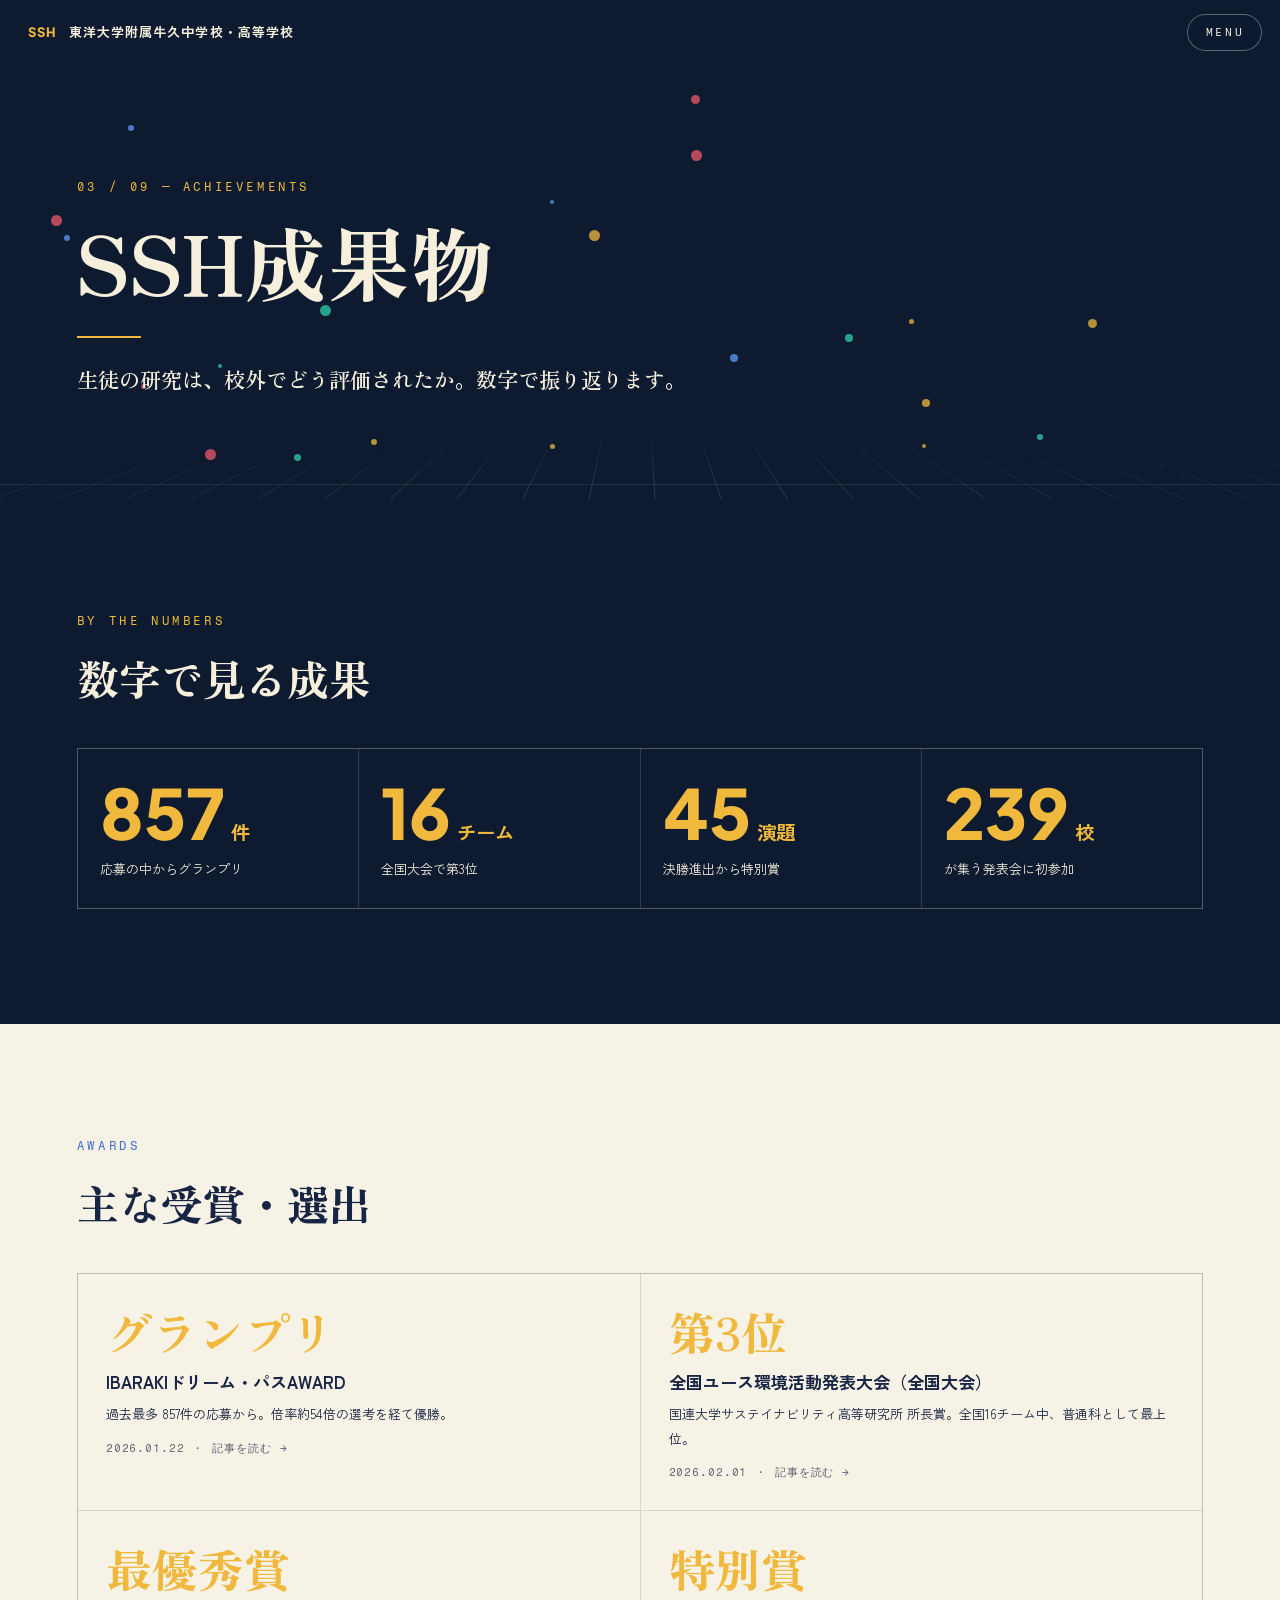
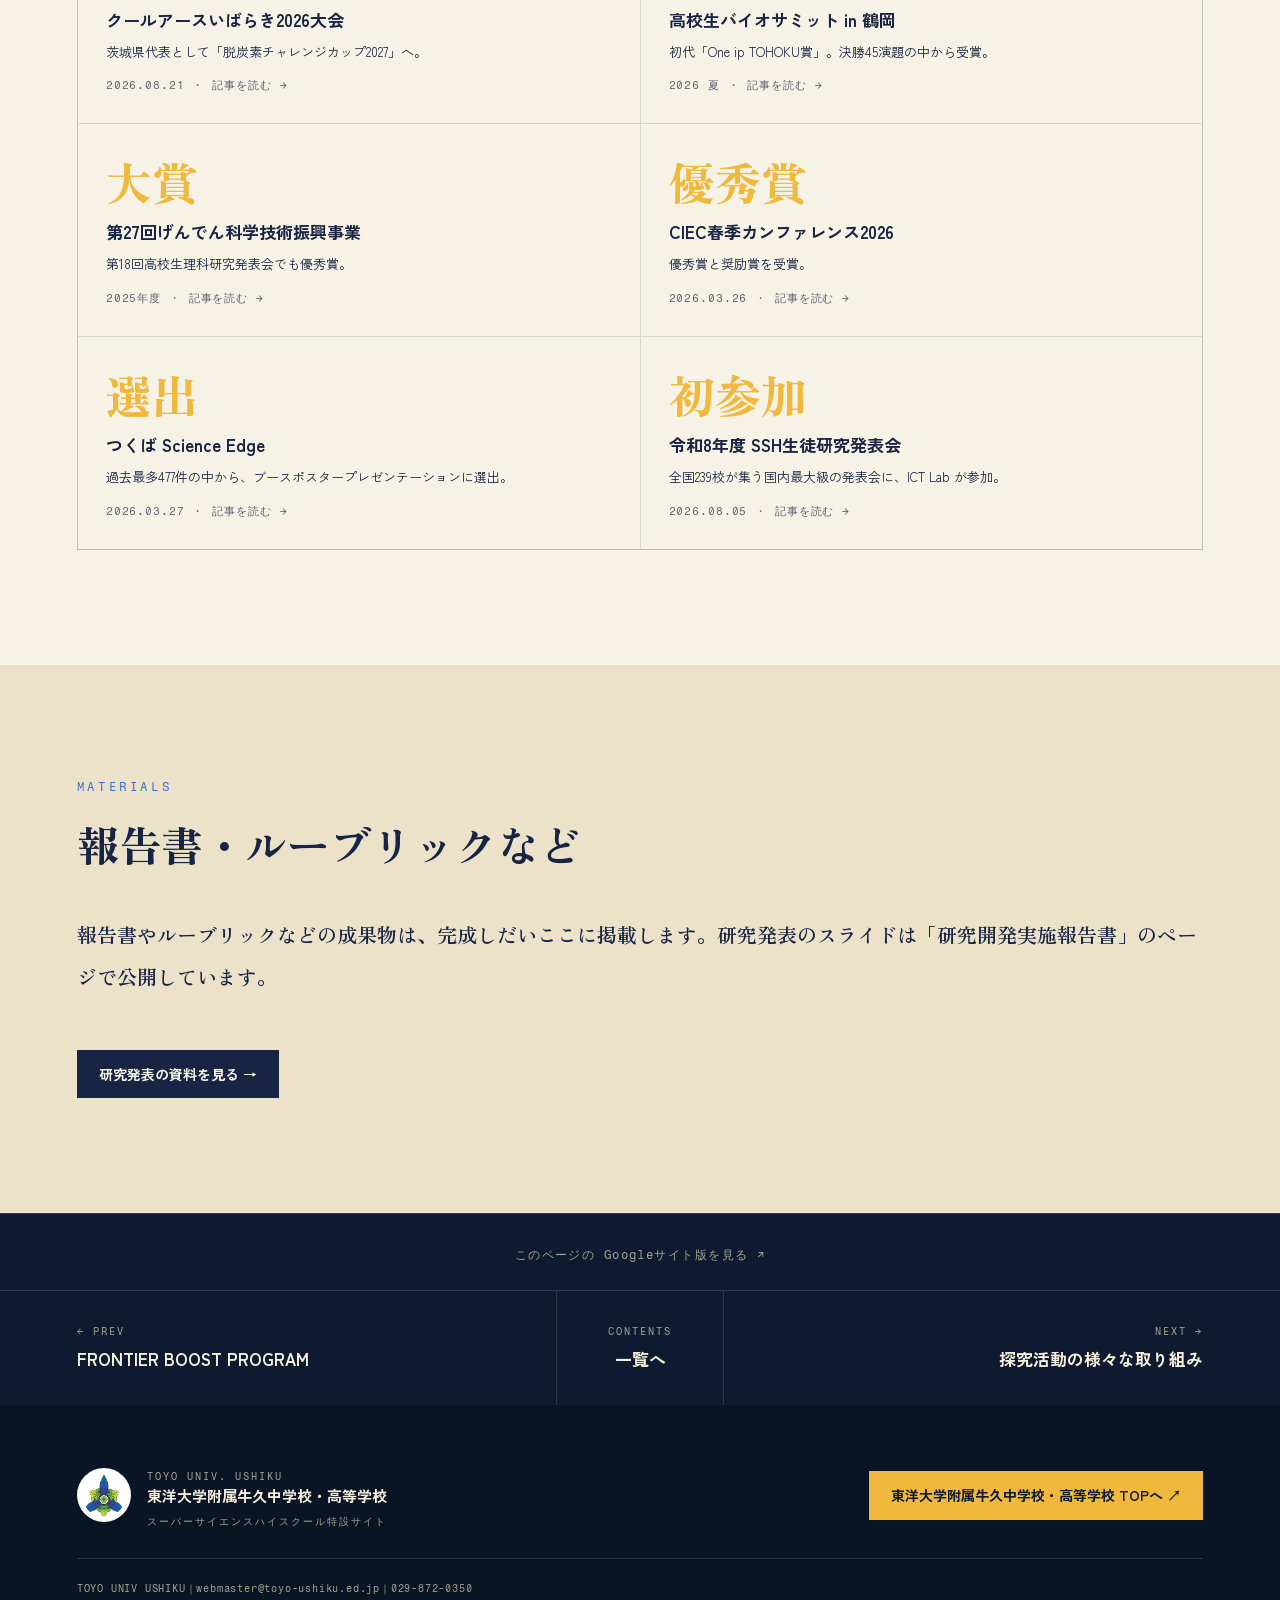
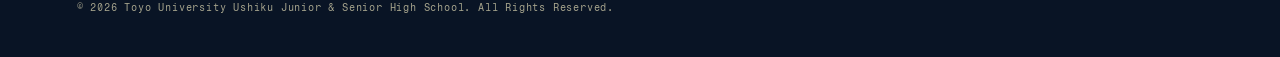
==== achievements.html @ 297f4bfa "トップを3Dの物語版に刷新、下層9ページを追加 - トップ: エンブレム冒頭 → 3つの章(問う/確かめる/伝える) → コンテンツ一覧 - 下層9ページを tools/build.py で生成（本文" ====
<!DOCTYPE html>
<html lang="ja">
<head>
<meta charset="UTF-8">
<meta name="viewport" content="width=device-width, initial-scale=1.0">
<title>SSH成果物｜TOYO USHIKU SSH</title>
<meta name="description" content="生徒の研究は、校外でどう評価されたか。数字で振り返ります。 東洋大学附属牛久中学校・高等学校 SSH特設サイト。">
<link rel="canonical" href="https://n-hatayama-ai.github.io/ssh-toyo-ushiku/achievements.html">
<link rel="icon" type="image/png" sizes="32x32" href="assets/favicon-32.png">
<link rel="apple-touch-icon" sizes="180x180" href="assets/apple-touch-icon.png">
<meta property="og:type" content="article"><meta property="og:locale" content="ja_JP"><meta property="og:site_name" content="TOYO USHIKU SSH">
<meta property="og:title" content="SSH成果物｜TOYO USHIKU SSH"><meta property="og:description" content="生徒の研究は、校外でどう評価されたか。数字で振り返ります。"><meta property="og:url" content="https://n-hatayama-ai.github.io/ssh-toyo-ushiku/achievements.html">
<meta property="og:image" content="https://n-hatayama-ai.github.io/ssh-toyo-ushiku/assets/hero-enryo.jpg"><meta name="twitter:card" content="summary_large_image">
<link rel="preconnect" href="https://fonts.googleapis.com"><link rel="preconnect" href="https://fonts.gstatic.com" crossorigin>
<link href="https://fonts.googleapis.com/css2?family=Zen+Kaku+Gothic+New:wght@300;400;500;700;900&family=Zen+Old+Mincho:wght@400;600;900&family=Plus+Jakarta+Sans:wght@700;800&family=Fragment+Mono&display=swap" rel="stylesheet">
<link rel="stylesheet" href="sub.css">
</head>
<body style="--pc:#f0b93e">
<!-- このファイルは tools/build.py が生成します。直接編集しないでください。 -->
<header class="top"><a class="brand" href="./"><b>SSH</b>東洋大学附属牛久中学校・高等学校</a></header>
<button class="menu-btn" id="menuBtn" type="button" aria-expanded="false" aria-controls="menu">MENU</button>
<nav class="menu" id="menu" aria-label="メニュー"><div class="cols"><div><h3>CONTENTS</h3><ul><li style="--i:0"><a href="inquiry.html">東洋大牛久の目指す探究教育<small>01 — INQUIRY EDUCATION</small></a></li><li style="--i:1"><a href="frontier.html">FRONTIER BOOST PROGRAM<small>02 — FRONTIER BOOST</small></a></li><li style="--i:2"><a href="achievements.html" aria-current=page>SSH成果物<small>03 — ACHIEVEMENTS</small></a></li><li style="--i:3"><a href="activities.html">探究活動の様々な取り組み<small>04 — INQUIRY ACTIVITIES</small></a></li><li style="--i:4"><a href="outreach.html">SSH普及・発信活動<small>05 — OUTREACH</small></a></li><li style="--i:5"><a href="reports.html">研究開発実施報告書<small>06 — RESEARCH REPORTS</small></a></li><li style="--i:6"><a href="committee.html">運営指導委員会<small>07 — STEERING COMMITTEE</small></a></li><li style="--i:7"><a href="visits.html">SSH先進校視察・受け入れ<small>08 — SCHOOL VISITS</small></a></li><li style="--i:8"><a href="logos.html">SSH通信「LOGOS Ushiku」<small>09 — NEWSLETTER</small></a></li></ul></div><div><h3>TOP</h3><ul><li style="--i:2"><a href="./">トップページ<small>HOME</small></a></li><li style="--i:3"><a href="https://www.toyo.ac.jp/ushiku/" target="_blank" rel="noopener">学校公式サイト ↗<small>TOYO USHIKU</small></a></li></ul></div></div></nav>
<div class="hero"><div class="dots" aria-hidden="true"><i style="left:72%;top:80%;--s:8px;--d:5.8s;--c:#f0b93e"></i><i style="left:11%;top:77%;--s:5px;--d:10.1s;--c:#ef5b6b"></i><i style="left:71%;top:64%;--s:5px;--d:11.0s;--c:#f0b93e"></i><i style="left:37%;top:57%;--s:10px;--d:10.8s;--c:#f0b93e"></i><i style="left:10%;top:25%;--s:6px;--d:8.7s;--c:#5b9df0"></i><i style="left:54%;top:30%;--s:11px;--d:6.4s;--c:#ef5b6b"></i><i style="left:23%;top:91%;--s:7px;--d:9.5s;--c:#2fd0a8"></i><i style="left:85%;top:64%;--s:9px;--d:10.0s;--c:#f0b93e"></i><i style="left:17%;top:73%;--s:4px;--d:8.6s;--c:#2fd0a8"></i><i style="left:81%;top:87%;--s:6px;--d:7.0s;--c:#2fd0a8"></i><i style="left:43%;top:40%;--s:4px;--d:8.2s;--c:#5b9df0"></i><i style="left:54%;top:19%;--s:9px;--d:8.3s;--c:#ef5b6b"></i><i style="left:29%;top:88%;--s:6px;--d:6.5s;--c:#f0b93e"></i><i style="left:72%;top:89%;--s:4px;--d:5.5s;--c:#f0b93e"></i><i style="left:16%;top:90%;--s:11px;--d:7.9s;--c:#ef5b6b"></i><i style="left:5%;top:47%;--s:6px;--d:9.4s;--c:#5b9df0"></i><i style="left:43%;top:89%;--s:5px;--d:7.4s;--c:#f0b93e"></i><i style="left:57%;top:71%;--s:8px;--d:9.3s;--c:#5b9df0"></i><i style="left:4%;top:43%;--s:11px;--d:5.7s;--c:#ef5b6b"></i><i style="left:25%;top:61%;--s:11px;--d:8.1s;--c:#2fd0a8"></i><i style="left:46%;top:46%;--s:11px;--d:8.0s;--c:#f0b93e"></i><i style="left:66%;top:67%;--s:8px;--d:9.7s;--c:#2fd0a8"></i></div><div class="in">
  <p class="eyebrow">03 / 09 — ACHIEVEMENTS</p>
  <h1 aria-label="SSH成果物"><span class="w"><span style="--i:0">S</span><span style="--i:1">S</span><span style="--i:2">H</span><span style="--i:3">成</span><span style="--i:4">果</span><span style="--i:5">物</span></span></h1>
  <p class="lead">生徒の研究は、校外でどう評価されたか。数字で振り返ります。</p>
</div></div>
<main><section class="sec navy"><div class="in"><p class="eyebrow rv">BY THE NUMBERS</p><h2 class="rv">数字で見る成果</h2><div class="nums"><div class="num rv"><b>857<small>件</small></b><span>応募の中からグランプリ</span></div><div class="num rv"><b>16<small>チーム</small></b><span>全国大会で第3位</span></div><div class="num rv"><b>45<small>演題</small></b><span>決勝進出から特別賞</span></div><div class="num rv"><b>239<small>校</small></b><span>が集う発表会に初参加</span></div></div></div></section><section class="sec cream"><div class="in"><p class="eyebrow rv">AWARDS</p><h2 class="rv">主な受賞・選出</h2><div class="awards"><a class="award rv" href="activities.html#dreampass"><b>グランプリ</b><h3>IBARAKIドリーム・パスAWARD</h3><p>過去最多 857件の応募から。倍率約54倍の選考を経て優勝。</p><span>2026.01.22 ・ 記事を読む →</span></a><a class="award rv" href="activities.html#youth"><b>第3位</b><h3>全国ユース環境活動発表大会（全国大会）</h3><p>国連大学サステイナビリティ高等研究所 所長賞。全国16チーム中、普通科として最上位。</p><span>2026.02.01 ・ 記事を読む →</span></a><a class="award rv" href="activities.html#coolearth"><b>最優秀賞</b><h3>クールアースいばらき2026大会</h3><p>茨城県代表として「脱炭素チャレンジカップ2027」へ。</p><span>2026.08.21 ・ 記事を読む →</span></a><a class="award rv" href="activities.html#biosummit"><b>特別賞</b><h3>高校生バイオサミット in 鶴岡</h3><p>初代「One ip TOHOKU賞」。決勝45演題の中から受賞。</p><span>2026 夏 ・ 記事を読む →</span></a><a class="award rv" href="activities.html#genden"><b>大賞</b><h3>第27回げんでん科学技術振興事業</h3><p>第18回高校生理科研究発表会でも優秀賞。</p><span>2025年度 ・ 記事を読む →</span></a><a class="award rv" href="activities.html#ciec"><b>優秀賞</b><h3>CIEC春季カンファレンス2026</h3><p>優秀賞と奨励賞を受賞。</p><span>2026.03.26 ・ 記事を読む →</span></a><a class="award rv" href="activities.html#scienceedge"><b>選出</b><h3>つくば Science Edge</h3><p>過去最多477件の中から、ブースポスタープレゼンテーションに選出。</p><span>2026.03.27 ・ 記事を読む →</span></a><a class="award rv" href="activities.html#sshconf"><b>初参加</b><h3>令和8年度 SSH生徒研究発表会</h3><p>全国239校が集う国内最大級の発表会に、ICT Lab が参加。</p><span>2026.08.05 ・ 記事を読む →</span></a></div></div></section><section class="sec soft"><div class="in"><p class="eyebrow rv">MATERIALS</p><h2 class="rv">報告書・ルーブリックなど</h2><p class="lede rv">報告書やルーブリックなどの成果物は、完成しだいここに掲載します。研究発表のスライドは「研究開発実施報告書」のページで公開しています。</p><p class="rv"><a class="btn" href="reports.html">研究発表の資料を見る →</a></p></div></section></main>
<p class="gs"><a href="https://sites.google.com/toyo.jp/test2026ssh/ssh%E6%88%90%E6%9E%9C%E7%89%A9" target="_blank" rel="noopener">このページの Googleサイト版を見る ↗</a></p>
<nav class="pager" aria-label="前後のページ"><a href="frontier.html"><small>← PREV</small>FRONTIER BOOST PROGRAM</a><a href="./#entrance"><small>CONTENTS</small>一覧へ</a><a href="activities.html"><small>NEXT →</small>探究活動の様々な取り組み</a></nav>
<footer class="foot"><div class="in">
  <div class="id"><img src="assets/school-crest.png" alt="東洋大学附属牛久中学校・高等学校 校章"><div><span>TOYO UNIV. USHIKU</span><b>東洋大学附属牛久中学校・高等学校</b><span>スーパーサイエンスハイスクール特設サイト</span></div></div>
  <a class="topl" href="https://www.toyo.ac.jp/ushiku/" target="_blank" rel="noopener">東洋大学附属牛久中学校・高等学校 TOPへ ↗</a>
  <small>TOYO UNIV USHIKU｜webmaster@toyo-ushiku.ed.jp｜029-872-0350<br>© 2026 Toyo University Ushiku Junior &amp; Senior High School. All Rights Reserved.</small>
</div></footer>
<script src="sub.js"></script>
</body>
</html>
---- sub.css ----
/* 下層ページ共通。配色・書体は本番サイト（style.css）の変数と同じ値 */
:root {
  --bg: #f7f2e6; --bg-soft: #ece1c9; --fg: #172443; --muted: #5c6270; --line: rgba(23,36,67,.14);
  --accent: #3f6fd1; --dark: #0d1a30; --dark-fg: #f6efdc; --dark-muted: #a6a48d;
  --vivid-gold: #f0b93e; --vivid-coral: #ef5b6b; --vivid-teal: #2fd0a8; --vivid-blue: #5b9df0;
  --font-jp: 'Zen Kaku Gothic New', 'Hiragino Sans', sans-serif; --font-latin: 'Plus Jakarta Sans', sans-serif;
  --font-mono: 'Fragment Mono', monospace; --font-mincho: 'Zen Old Mincho', 'Hiragino Mincho ProN', serif;
  --ease: cubic-bezier(.16,.84,.24,1); --pc: var(--vivid-gold);
}
* { box-sizing: border-box; margin: 0; }
html { background: var(--dark); scroll-behavior: smooth; }
body { color: var(--fg); font-family: var(--font-jp); background: var(--bg); }
img { max-width: 100%; display: block; }
.in { max-width: 1160px; margin: 0 auto; }

.top { position: absolute; top: 0; left: 0; z-index: 5; padding: 22px 28px; }
.brand { display: flex; align-items: center; gap: 12px; font-weight: 700; font-size: 13px; letter-spacing: .08em; color: var(--dark-fg); text-decoration: none; }
.brand b { font-family: var(--font-latin); font-weight: 800; color: var(--vivid-gold); }
@media (max-width: 760px) { .top { padding: 22px 18px; } .brand { font-size: 11px; letter-spacing: .02em; gap: 8px; } }

.menu-btn { position: fixed; top: 14px; right: 18px; z-index: 21; font: 400 11px var(--font-mono); letter-spacing: .26em; padding: 11px 16px 11px 18px; border: 1px solid rgba(246,239,220,.35); border-radius: 99px; background: rgba(13,26,48,.82); color: var(--dark-fg); cursor: pointer; backdrop-filter: blur(6px); -webkit-backdrop-filter: blur(6px); }
.menu-btn:hover, .menu-btn:focus-visible { background: var(--vivid-gold); color: var(--dark); outline: none; }
.menu { position: fixed; inset: 0; z-index: 20; background: rgba(13,26,48,.97); color: var(--dark-fg); padding: 84px 6vw 40px; overflow: auto; visibility: hidden; opacity: 0; transition: opacity .35s, visibility .35s; }
.menu.open { visibility: visible; opacity: 1; }
.menu .cols { display: grid; grid-template-columns: 1.4fr 1fr; gap: 6vw; max-width: 1100px; margin: 0 auto; }
@media (max-width: 760px) { .menu .cols { grid-template-columns: 1fr; gap: 36px; } }
.menu h3 { font: 400 11px var(--font-mono); letter-spacing: .3em; color: var(--vivid-gold); margin-bottom: 14px; }
.menu ul { list-style: none; padding: 0; }
.menu li { border-bottom: 1px solid rgba(246,239,220,.14); transform: translateY(14px); opacity: 0; transition: transform .5s var(--ease), opacity .5s; transition-delay: calc(var(--i) * 30ms); }
.menu.open li { transform: none; opacity: 1; }
.menu li a { display: flex; justify-content: space-between; gap: 12px; padding: 13px 2px; color: var(--dark-fg); text-decoration: none; font-weight: 700; font-size: clamp(15px, 1.6vw, 19px); }
.menu li a:hover, .menu li a:focus-visible, .menu li a[aria-current] { color: var(--vivid-gold); outline: none; }
.menu li a small { font: 400 10px var(--font-mono); letter-spacing: .14em; color: var(--dark-muted); align-self: center; white-space: nowrap; }

/* ページ冒頭 */
.hero { position: relative; overflow: hidden; background: var(--dark); color: var(--dark-fg); padding: clamp(130px, 20vh, 210px) 6vw clamp(64px, 11vh, 120px); }
.hero::after { content: ''; position: absolute; left: -50%; right: -50%; bottom: -4%; height: 62%; background-image: linear-gradient(rgba(246,239,220,.16) 1px, transparent 1px), linear-gradient(90deg, rgba(246,239,220,.16) 1px, transparent 1px); background-size: 72px 72px; transform: perspective(520px) rotateX(64deg); transform-origin: 50% 100%; -webkit-mask-image: linear-gradient(transparent, #000 75%); mask-image: linear-gradient(transparent, #000 75%); animation: floor 7s linear infinite; pointer-events: none; }
@keyframes floor { to { background-position: 0 72px; } }
.hero .in { position: relative; z-index: 1; }
.dots i { position: absolute; width: var(--s); height: var(--s); border-radius: 50%; background: var(--c); opacity: .75; filter: blur(.5px); animation: drift var(--d) ease-in-out infinite alternate; }
@keyframes drift { to { transform: translate(18px, -26px); opacity: .35; } }
.eyebrow { font-family: var(--font-mono); font-size: 12px; letter-spacing: .3em; color: var(--accent); margin-bottom: 18px; }
.hero .eyebrow { color: var(--pc); }
.hero h1 { font-family: var(--font-mincho); font-weight: 900; font-size: clamp(34px, 6.4vw, 92px); line-height: 1.2; letter-spacing: .01em; }
.hero h1 .w { display: inline-block; white-space: nowrap; }
.hero h1 .w span { display: inline-block; opacity: 0; transform: translateY(.5em) rotateX(-70deg); transform-origin: 50% 100%; animation: rise .9s var(--ease) forwards; animation-delay: calc(var(--i) * 38ms + .15s); }
@keyframes rise { to { opacity: 1; transform: none; } }
.hero .lead { margin-top: 26px; max-width: 38em; font-family: var(--font-mincho); font-weight: 600; font-size: clamp(15px, 1.7vw, 21px); line-height: 1.9; opacity: 0; animation: fade 1.1s .8s forwards; }
.hero .lead::before { content: ''; display: block; width: 64px; height: 2px; background: var(--pc); margin-bottom: 22px; }
@keyframes fade { to { opacity: 1; } }

/* 本文 */
.sec { padding: clamp(64px, 9vw, 120px) 6vw; }
.sec.cream { background: var(--bg); } .sec.soft { background: var(--bg-soft); } .sec.navy { background: var(--dark); color: var(--dark-fg); }
.sec.navy .eyebrow { color: var(--vivid-gold); }
.sec h2 { font-family: var(--font-mincho); font-weight: 900; font-size: clamp(24px, 3.4vw, 42px); line-height: 1.5; margin-bottom: clamp(24px, 3vw, 40px); }
.prose p, .lede { font-size: clamp(14px, 1.15vw, 16px); line-height: 2.1; margin-bottom: 1.2em; }
.lede { font-family: var(--font-mincho); font-weight: 600; font-size: clamp(16px, 1.6vw, 20px); }
.narrow { max-width: 46em; }
.prose a, .card a { color: inherit; word-break: break-all; }
.two { display: grid; grid-template-columns: 1.1fr .9fr; gap: clamp(28px, 5vw, 72px); align-items: start; }
.two.rev { grid-template-columns: .9fr 1.1fr; }
@media (max-width: 860px) { .two, .two.rev { grid-template-columns: 1fr; } }
.stack { display: grid; gap: 22px; }
figure img { width: 100%; border: 8px solid #fff; box-shadow: 18px 20px 0 rgba(23,36,67,.09); }
figure.plain img, figure.tri img { box-shadow: none; }
figure.tall img { max-width: 420px; margin: 0 auto; }
.tri { background: #fff; padding: clamp(10px, 2vw, 22px); } .tri img { border: 0; }
figcaption { font: 400 11px var(--font-mono); letter-spacing: .08em; color: var(--muted); margin-top: 10px; }
.btn { display: inline-block; margin-top: 28px; font-weight: 700; font-size: 14px; padding: 14px 22px; background: var(--fg); color: var(--bg); text-decoration: none; transition: background .3s, color .3s; }
.btn:hover, .btn:focus-visible { background: var(--vivid-gold); color: var(--dark); outline: none; }

.pillars { display: grid; grid-template-columns: repeat(3, 1fr); gap: 20px; }
@media (max-width: 860px) { .pillars { grid-template-columns: 1fr; } }
.pillar { background: var(--bg); padding: 32px 28px; border-top: 4px solid var(--c); }
.pillar b { font: 800 44px var(--font-latin); color: transparent; -webkit-text-stroke: 1.5px var(--c); line-height: 1; }
.pillar h3 { font-family: var(--font-mincho); font-weight: 900; font-size: 24px; margin: 14px 0 12px; }
.pillar p { font-size: 14px; line-height: 2; }

.nums { display: grid; grid-template-columns: repeat(4, 1fr); gap: 1px; background: var(--line); border: 1px solid var(--line); margin-top: 40px; }
.navy .nums { background: rgba(246,239,220,.16); border-color: rgba(246,239,220,.16); margin-top: 0; }
@media (max-width: 760px) { .nums { grid-template-columns: repeat(2, 1fr); } }
.num { background: var(--bg); padding: 28px 22px; } .navy .num { background: var(--dark); }
.num b { display: block; font: 800 clamp(40px, 5.4vw, 76px) var(--font-latin); line-height: 1; color: var(--pc); }
.num b small { font: 700 .28em var(--font-jp); margin-left: 6px; color: inherit; }
.num span { display: block; margin-top: 12px; font-size: 13px; line-height: 1.7; }

.journey { list-style: none; padding: 0; border-top: 1px solid var(--line); margin-top: 20px; }
.journey li { display: flex; gap: 18px; align-items: baseline; padding: 12px 2px; border-bottom: 1px solid var(--line); font-weight: 700; font-size: 15px; }
.journey b { font: 400 11px var(--font-mono); color: var(--accent); letter-spacing: .1em; }

/* 記事カード */
.cards { display: grid; grid-template-columns: repeat(3, 1fr); gap: 22px; align-items: start; }
@media (max-width: 980px) { .cards { grid-template-columns: repeat(2, 1fr); } } @media (max-width: 640px) { .cards { grid-template-columns: 1fr; } }
.card { background: #fffdf7; color: var(--fg); border: 1px solid var(--line); scroll-margin-top: 80px; transition: transform .5s var(--ease), box-shadow .5s, opacity 1s; }
.card:hover { transform: translateY(-4px); box-shadow: 0 18px 40px rgba(23,36,67,.14); }
.card:target { outline: 3px solid var(--vivid-gold); outline-offset: 3px; }
.card > img, .noimg { width: 100%; aspect-ratio: 16 / 10; object-fit: cover; }
.noimg { aspect-ratio: 16 / 4; }
.noimg { display: flex; align-items: flex-end; padding: 16px 18px; background: var(--c, var(--fg)); position: relative; overflow: hidden; }
.noimg::before { content: ''; position: absolute; inset: 0; background-image: linear-gradient(rgba(255,255,255,.18) 1px, transparent 1px), linear-gradient(90deg, rgba(255,255,255,.18) 1px, transparent 1px); background-size: 28px 28px; }
.noimg span { position: relative; font: 800 22px var(--font-mincho); color: #fff; }
.c-award { --c: #c9921b; } .c-lecture { --c: #3f6fd1; } .c-field { --c: #1fa583; } .c-global { --c: #5b9df0; } .c-lab { --c: #7a5ad1; } .c-media { --c: #d94a5a; } .c-visit { --c: #172443; }
.cb { padding: 20px 20px 22px; }
.meta { display: flex; gap: 10px; align-items: center; font: 400 11px var(--font-mono); letter-spacing: .08em; color: var(--muted); margin-bottom: 10px; }
.tag { color: #fff; background: var(--c); padding: 3px 8px; font: 700 10px var(--font-jp); letter-spacing: .06em; }
.card h3 { font-size: 16px; line-height: 1.6; margin-bottom: 10px; }
.summ { font-size: 13px; line-height: 1.9; color: var(--muted); }
.card details { margin-top: 12px; } .card summary, .more { font-weight: 700; font-size: 12px; letter-spacing: .06em; cursor: pointer; color: var(--accent); }
.more { display: inline-block; margin-top: 12px; text-decoration: none; }
.card details[open] summary { margin-bottom: 10px; } .card details[open] ~ *, .card:has(details[open]) .summ { display: none; }
.card details p { font-size: 13px; line-height: 2; margin-bottom: .9em; }
.card.hide { display: none; }
.filter { display: flex; flex-wrap: wrap; gap: 8px; margin-bottom: 30px; }
.filter button { font: 700 13px var(--font-jp); padding: 10px 16px; border: 1px solid var(--line); border-radius: 99px; background: none; color: var(--fg); cursor: pointer; }
.filter button i { font: 400 10px var(--font-mono); font-style: normal; opacity: .6; margin-left: 4px; }
.filter button[aria-pressed="true"] { background: var(--fg); color: var(--bg); }

.awards { display: grid; grid-template-columns: repeat(2, 1fr); gap: 1px; background: var(--line); border: 1px solid var(--line); }
@media (max-width: 760px) { .awards { grid-template-columns: 1fr; } }
.award { background: var(--bg); padding: 30px 28px; color: var(--fg); text-decoration: none; transition: background .3s, color .3s; }
.award:hover, .award:focus-visible { background: var(--fg); color: var(--bg); outline: none; }
.award b { font: 900 clamp(30px, 3.6vw, 46px) var(--font-mincho); color: var(--pc); line-height: 1.2; }
.award h3 { font-size: 17px; margin: 10px 0 8px; } .award p { font-size: 13px; line-height: 1.9; }
.award span { display: block; margin-top: 14px; font: 400 11px var(--font-mono); letter-spacing: .08em; opacity: .7; }

.pdfs { display: grid; gap: 12px; max-width: 760px; }
.pdf { display: flex; align-items: center; gap: 18px; padding: 20px 22px; background: #fffdf7; border: 1px solid var(--line); color: var(--fg); text-decoration: none; transition: transform .4s var(--ease), background .3s, color .3s, opacity 1s; }
.pdf:hover, .pdf:focus-visible { background: var(--fg); color: var(--bg); transform: translateX(6px); outline: none; }
.pdf b { font: 400 11px var(--font-mono); letter-spacing: .14em; padding: 6px 8px; border: 1px solid currentColor; }
.pdf span { flex: 1; font-weight: 700; font-size: 15px; } .pdf small { display: block; font-weight: 400; font-size: 12px; opacity: .7; margin-top: 2px; } .pdf i { font-style: normal; }
.notice { max-width: 760px; padding: 30px 30px; border-left: 4px solid var(--pc); background: #fffdf7; }
.notice b { font-family: var(--font-mincho); font-size: 22px; } .notice p { margin-top: 12px; font-size: 14px; line-height: 2; }

.members { width: 100%; max-width: 860px; border-collapse: collapse; }
.members th, .members td { text-align: left; padding: 18px 8px; border-bottom: 1px solid var(--line); font-size: 15px; vertical-align: baseline; }
.members th { font-family: var(--font-mincho); font-weight: 900; font-size: 19px; white-space: nowrap; padding-right: 28px; }
@media (max-width: 640px) { .members th, .members td { display: block; padding: 4px 0; border: 0; } .members tr { display: block; padding: 14px 0; border-bottom: 1px solid var(--line); } }
.tl { list-style: none; padding: 0 0 0 22px; border-left: 2px solid var(--line); display: grid; gap: 26px; }
.tl li { position: relative; display: grid; gap: 4px; }
.tl li::before { content: ''; position: absolute; left: -29px; top: 6px; width: 12px; height: 12px; border-radius: 50%; background: var(--fg); }
.tl li.in::before { background: var(--vivid-coral); }
.tl time { font: 400 12px var(--font-mono); letter-spacing: .1em; color: var(--muted); } .tl b { font-size: 17px; } .tl span { font-size: 12px; color: var(--muted); }

.issues { display: grid; grid-template-columns: repeat(3, 1fr); gap: 18px; }
@media (max-width: 760px) { .issues { grid-template-columns: repeat(2, 1fr); } }
.issue { display: flex; flex-direction: column; background: var(--bg); color: var(--fg); text-decoration: none; border-top: 6px solid var(--pc); transition: transform .5s var(--ease), opacity 1s; }
.issue:hover, .issue:focus-visible { transform: translateY(-6px) rotate(-1deg); outline: none; }
.issue img { width: 100%; aspect-ratio: 1 / 1; object-fit: cover; object-position: top; border-bottom: 1px solid var(--line); }
.issue div { padding: 18px 20px 22px; display: flex; flex-direction: column; flex: 1; }
.issue small { font: 400 10px var(--font-mono); letter-spacing: .2em; color: var(--muted); }
.issue b { font: 900 clamp(17px, 1.7vw, 21px) var(--font-mincho); line-height: 1.5; margin-top: 8px; }
.issue span { font-size: 13px; line-height: 1.8; margin-top: 8px; flex: 1; color: var(--muted); }
.issue i { font: 700 12px var(--font-jp); font-style: normal; color: var(--accent); margin-top: 14px; }
.viewer { max-width: 900px; aspect-ratio: 3 / 4; max-height: 90vh; background: #fff; border: 8px solid #fff; box-shadow: 18px 20px 0 rgba(23,36,67,.09); }
.viewer iframe { width: 100%; height: 100%; border: 0; }

.gs { background: var(--dark); text-align: center; padding: 26px 6vw; border-top: 1px solid rgba(246,239,220,.14); }
.gs a { font: 400 12px var(--font-mono); letter-spacing: .12em; color: var(--dark-muted); text-decoration: none; }
.gs a:hover, .gs a:focus-visible { color: var(--vivid-gold); outline: none; }
.pager { display: grid; grid-template-columns: 1fr auto 1fr; background: var(--dark); border-top: 1px solid rgba(246,239,220,.14); }
.pager a { padding: 34px 6vw; color: var(--dark-fg); text-decoration: none; font-weight: 700; font-size: clamp(13px, 1.4vw, 17px); transition: background .3s, color .3s; }
.pager a:last-child { text-align: right; } .pager a:nth-child(2) { text-align: center; border-inline: 1px solid rgba(246,239,220,.14); padding-inline: 4vw; }
.pager a small { display: block; font: 400 10px var(--font-mono); letter-spacing: .2em; color: var(--dark-muted); margin-bottom: 8px; }
.pager a:hover, .pager a:focus-visible { background: var(--vivid-gold); color: var(--dark); outline: none; } .pager a:hover small { color: var(--dark); }
@media (max-width: 640px) { .pager { grid-template-columns: 1fr 1fr; } .pager a:nth-child(2) { display: none; } }

.foot { background: #091425; color: var(--dark-fg); padding: 56px 6vw 40px; }
.foot .in { display: flex; flex-wrap: wrap; gap: 28px; align-items: center; justify-content: space-between; }
.foot .id { display: flex; gap: 16px; align-items: center; } .foot .id img { width: 54px; height: 54px; object-fit: contain; background: #fff; border-radius: 50%; padding: 5px; }
.foot .id b { display: block; font-size: 15px; } .foot .id span { font: 400 10px var(--font-mono); letter-spacing: .2em; color: var(--dark-muted); }
.foot a.topl { font-weight: 700; font-size: 14px; color: var(--dark); background: var(--vivid-gold); padding: 14px 22px; text-decoration: none; }
.foot small { display: block; width: 100%; font: 400 10px var(--font-mono); letter-spacing: .08em; color: var(--dark-muted); line-height: 1.9; border-top: 1px solid rgba(246,239,220,.14); padding-top: 20px; }

.rv { opacity: 0; transform: translateY(26px); transition: transform .9s var(--ease), opacity .9s; }
.rv.in-view { opacity: 1; transform: none; }
@media (prefers-reduced-motion: reduce) { .rv, .hero h1 span, .hero .lead { opacity: 1; transform: none; transition: none; animation: none; } .hero::after, .dots i { animation: none; } html { scroll-behavior: auto; } }
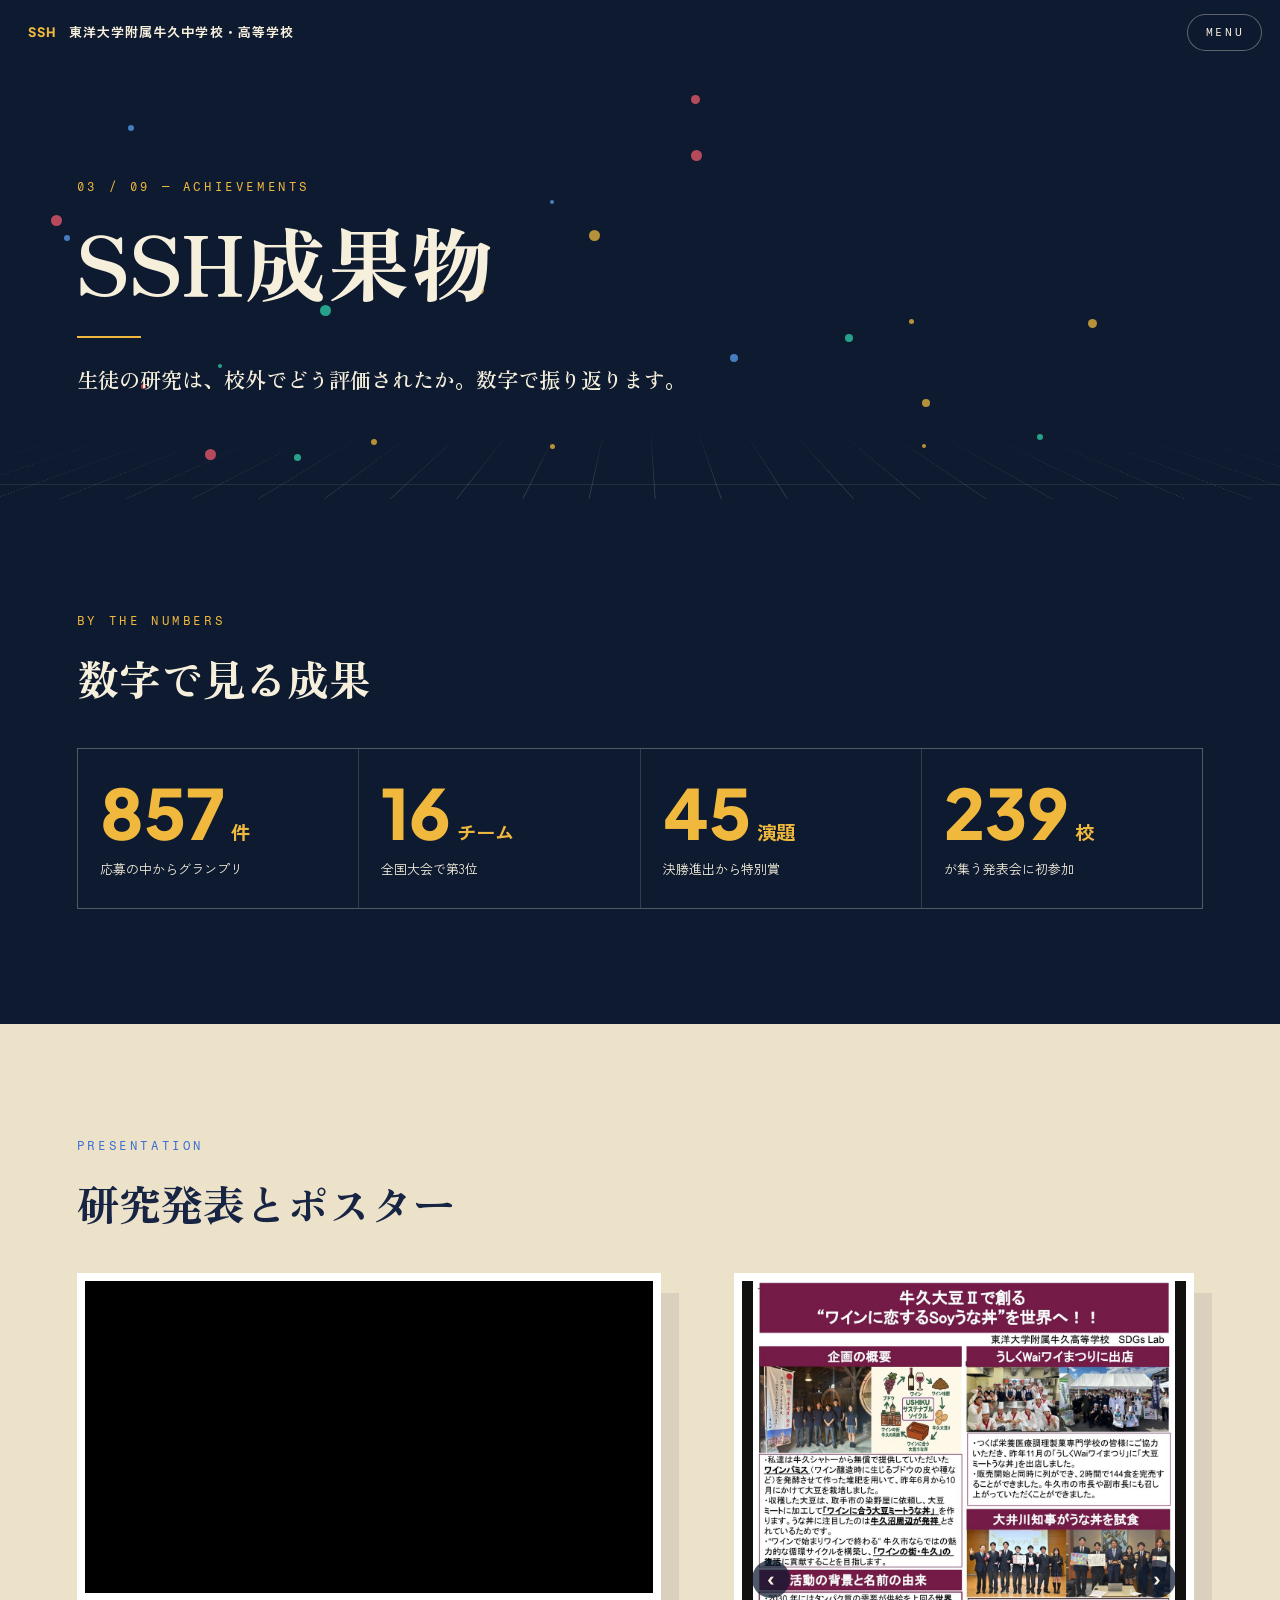
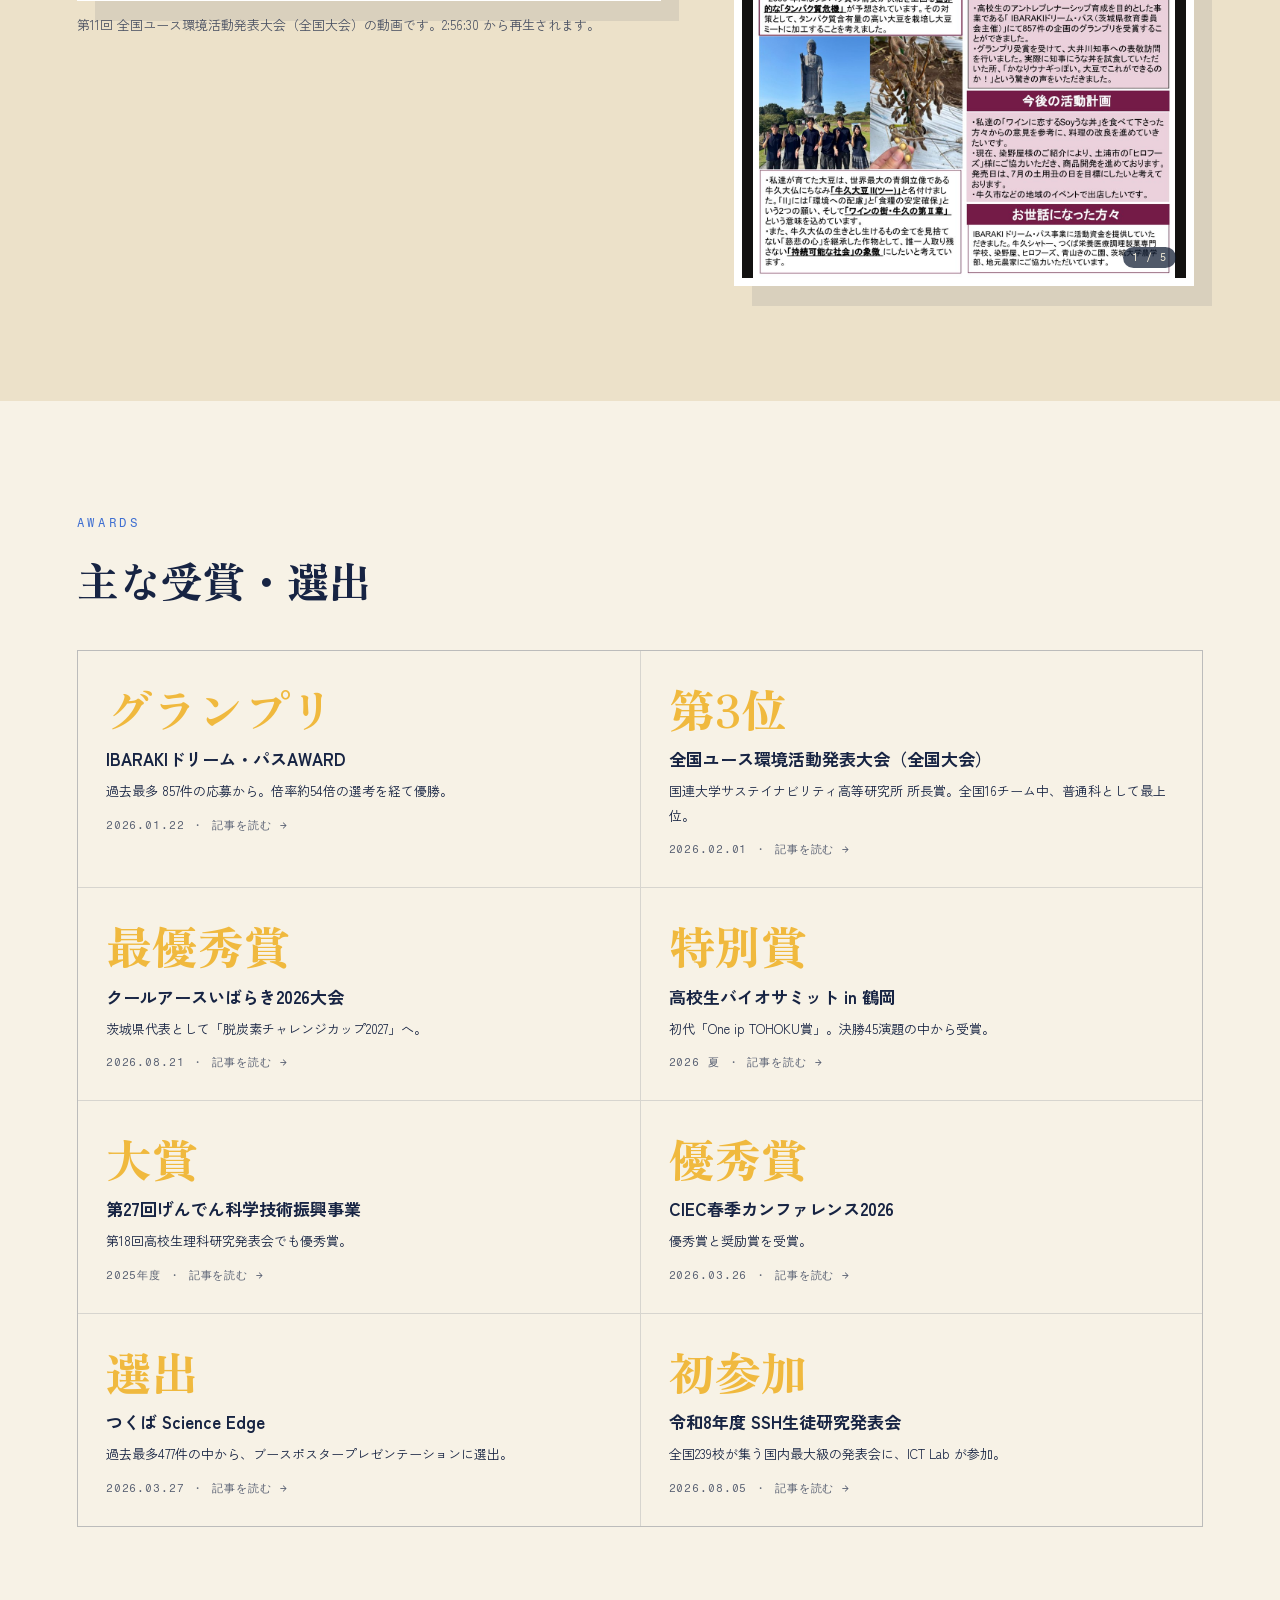
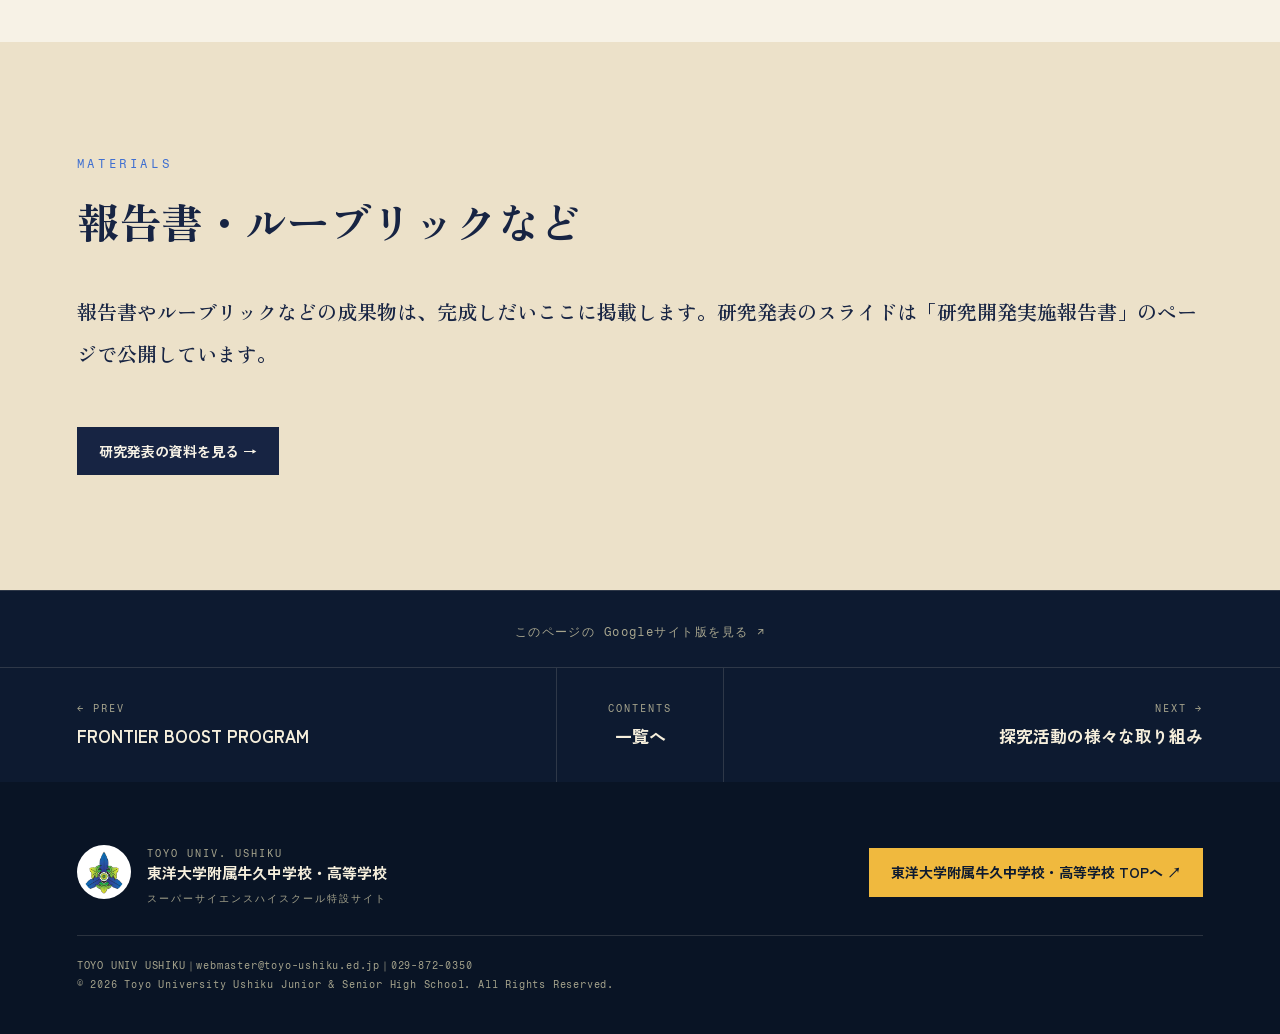
==== commit c69dfa15: "Googleサイトの11/14更新を反映（文言修正・写真・成果物ページの動画） - 取り込み直し: Yahoo!JAPAN表記、茨城放送記事を過去形に、LOGOS Ushiku No.5 表記 - 写" ====
--- a/achievements.html
+++ b/achievements.html
@@ -25,7 +25,7 @@
   <h1 aria-label="SSH成果物"><span class="w"><span style="--i:0">S</span><span style="--i:1">S</span><span style="--i:2">H</span><span style="--i:3">成</span><span style="--i:4">果</span><span style="--i:5">物</span></span></h1>
   <p class="lead">生徒の研究は、校外でどう評価されたか。数字で振り返ります。</p>
 </div></div>
-<main><section class="sec navy"><div class="in"><p class="eyebrow rv">BY THE NUMBERS</p><h2 class="rv">数字で見る成果</h2><div class="nums"><div class="num rv"><b>857<small>件</small></b><span>応募の中からグランプリ</span></div><div class="num rv"><b>16<small>チーム</small></b><span>全国大会で第3位</span></div><div class="num rv"><b>45<small>演題</small></b><span>決勝進出から特別賞</span></div><div class="num rv"><b>239<small>校</small></b><span>が集う発表会に初参加</span></div></div></div></section><section class="sec cream"><div class="in"><p class="eyebrow rv">AWARDS</p><h2 class="rv">主な受賞・選出</h2><div class="awards"><a class="award rv" href="activities.html#dreampass"><b>グランプリ</b><h3>IBARAKIドリーム・パスAWARD</h3><p>過去最多 857件の応募から。倍率約54倍の選考を経て優勝。</p><span>2026.01.22 ・ 記事を読む →</span></a><a class="award rv" href="activities.html#youth"><b>第3位</b><h3>全国ユース環境活動発表大会（全国大会）</h3><p>国連大学サステイナビリティ高等研究所 所長賞。全国16チーム中、普通科として最上位。</p><span>2026.02.01 ・ 記事を読む →</span></a><a class="award rv" href="activities.html#coolearth"><b>最優秀賞</b><h3>クールアースいばらき2026大会</h3><p>茨城県代表として「脱炭素チャレンジカップ2027」へ。</p><span>2026.08.21 ・ 記事を読む →</span></a><a class="award rv" href="activities.html#biosummit"><b>特別賞</b><h3>高校生バイオサミット in 鶴岡</h3><p>初代「One ip TOHOKU賞」。決勝45演題の中から受賞。</p><span>2026 夏 ・ 記事を読む →</span></a><a class="award rv" href="activities.html#genden"><b>大賞</b><h3>第27回げんでん科学技術振興事業</h3><p>第18回高校生理科研究発表会でも優秀賞。</p><span>2025年度 ・ 記事を読む →</span></a><a class="award rv" href="activities.html#ciec"><b>優秀賞</b><h3>CIEC春季カンファレンス2026</h3><p>優秀賞と奨励賞を受賞。</p><span>2026.03.26 ・ 記事を読む →</span></a><a class="award rv" href="activities.html#scienceedge"><b>選出</b><h3>つくば Science Edge</h3><p>過去最多477件の中から、ブースポスタープレゼンテーションに選出。</p><span>2026.03.27 ・ 記事を読む →</span></a><a class="award rv" href="activities.html#sshconf"><b>初参加</b><h3>令和8年度 SSH生徒研究発表会</h3><p>全国239校が集う国内最大級の発表会に、ICT Lab が参加。</p><span>2026.08.05 ・ 記事を読む →</span></a></div></div></section><section class="sec soft"><div class="in"><p class="eyebrow rv">MATERIALS</p><h2 class="rv">報告書・ルーブリックなど</h2><p class="lede rv">報告書やルーブリックなどの成果物は、完成しだいここに掲載します。研究発表のスライドは「研究開発実施報告書」のページで公開しています。</p><p class="rv"><a class="btn" href="reports.html">研究発表の資料を見る →</a></p></div></section></main>
+<main><section class="sec navy"><div class="in"><p class="eyebrow rv">BY THE NUMBERS</p><h2 class="rv">数字で見る成果</h2><div class="nums"><div class="num rv"><b>857<small>件</small></b><span>応募の中からグランプリ</span></div><div class="num rv"><b>16<small>チーム</small></b><span>全国大会で第3位</span></div><div class="num rv"><b>45<small>演題</small></b><span>決勝進出から特別賞</span></div><div class="num rv"><b>239<small>校</small></b><span>が集う発表会に初参加</span></div></div></div></section><section class="sec soft"><div class="in"><p class="eyebrow rv">PRESENTATION</p><h2 class="rv">研究発表とポスター</h2><div class="two"><div class="rv"><div class="video"><iframe src="https://www.youtube-nocookie.com/embed/oWmNuGyNOE0?start=10590" title="SSH 研究発表の動画" loading="lazy" allow="accelerometer; clipboard-write; encrypted-media; gyroscope; picture-in-picture; web-share" referrerpolicy="strict-origin-when-cross-origin" allowfullscreen></iframe></div><p class="cap">第11回 全国ユース環境活動発表大会（全国大会）の動画です。2:56:30 から再生されます。</p></div><figure class="rv gal tallcar"><div class="car fit" role="group" aria-label="研究ポスター・掲示・表彰状 写真 5枚"><div class="car-track" tabindex="0"><img src="assets/news/ach-1-soy-poster.jpg" alt="研究ポスター・掲示・表彰状 1 / 5" loading="lazy"><img src="assets/news/ach-2-nagae.jpg" alt="研究ポスター・掲示・表彰状 2 / 5" loading="lazy"><img src="assets/news/ach-3-hallway.jpg" alt="研究ポスター・掲示・表彰状 3 / 5" loading="lazy"><img src="assets/news/ach-4a-cert.jpg" alt="研究ポスター・掲示・表彰状 4 / 5" loading="lazy"><img src="assets/news/ach-4b-cert.jpg" alt="研究ポスター・掲示・表彰状 5 / 5" loading="lazy"></div><button class="car-btn prev" type="button" aria-label="前の写真">‹</button><button class="car-btn next" type="button" aria-label="次の写真">›</button><span class="car-count"><b>1</b> / 5</span></div></figure></div></div></section><section class="sec cream"><div class="in"><p class="eyebrow rv">AWARDS</p><h2 class="rv">主な受賞・選出</h2><div class="awards"><a class="award rv" href="activities.html#dreampass"><b>グランプリ</b><h3>IBARAKIドリーム・パスAWARD</h3><p>過去最多 857件の応募から。倍率約54倍の選考を経て優勝。</p><span>2026.01.22 ・ 記事を読む →</span></a><a class="award rv" href="activities.html#youth"><b>第3位</b><h3>全国ユース環境活動発表大会（全国大会）</h3><p>国連大学サステイナビリティ高等研究所 所長賞。全国16チーム中、普通科として最上位。</p><span>2026.02.01 ・ 記事を読む →</span></a><a class="award rv" href="activities.html#coolearth"><b>最優秀賞</b><h3>クールアースいばらき2026大会</h3><p>茨城県代表として「脱炭素チャレンジカップ2027」へ。</p><span>2026.08.21 ・ 記事を読む →</span></a><a class="award rv" href="activities.html#biosummit"><b>特別賞</b><h3>高校生バイオサミット in 鶴岡</h3><p>初代「One ip TOHOKU賞」。決勝45演題の中から受賞。</p><span>2026 夏 ・ 記事を読む →</span></a><a class="award rv" href="activities.html#genden"><b>大賞</b><h3>第27回げんでん科学技術振興事業</h3><p>第18回高校生理科研究発表会でも優秀賞。</p><span>2025年度 ・ 記事を読む →</span></a><a class="award rv" href="activities.html#ciec"><b>優秀賞</b><h3>CIEC春季カンファレンス2026</h3><p>優秀賞と奨励賞を受賞。</p><span>2026.03.26 ・ 記事を読む →</span></a><a class="award rv" href="activities.html#scienceedge"><b>選出</b><h3>つくば Science Edge</h3><p>過去最多477件の中から、ブースポスタープレゼンテーションに選出。</p><span>2026.03.27 ・ 記事を読む →</span></a><a class="award rv" href="activities.html#sshconf"><b>初参加</b><h3>令和8年度 SSH生徒研究発表会</h3><p>全国239校が集う国内最大級の発表会に、ICT Lab が参加。</p><span>2026.08.05 ・ 記事を読む →</span></a></div></div></section><section class="sec soft"><div class="in"><p class="eyebrow rv">MATERIALS</p><h2 class="rv">報告書・ルーブリックなど</h2><p class="lede rv">報告書やルーブリックなどの成果物は、完成しだいここに掲載します。研究発表のスライドは「研究開発実施報告書」のページで公開しています。</p><p class="rv"><a class="btn" href="reports.html">研究発表の資料を見る →</a></p></div></section></main>
 <p class="gs"><a href="https://sites.google.com/toyo.jp/test2026ssh/ssh%E6%88%90%E6%9E%9C%E7%89%A9" target="_blank" rel="noopener">このページの Googleサイト版を見る ↗</a></p>
 <nav class="pager" aria-label="前後のページ"><a href="frontier.html"><small>← PREV</small>FRONTIER BOOST PROGRAM</a><a href="./#entrance"><small>CONTENTS</small>一覧へ</a><a href="activities.html"><small>NEXT →</small>探究活動の様々な取り組み</a></nav>
 <footer class="foot"><div class="in">
--- a/sub.css
+++ b/sub.css
@@ -175,3 +175,25 @@
 .rv { opacity: 0; transform: translateY(26px); transition: transform .9s var(--ease), opacity .9s; }
 .rv.in-view { opacity: 1; transform: none; }
 @media (prefers-reduced-motion: reduce) { .rv, .hero h1 span, .hero .lead { opacity: 1; transform: none; transition: none; animation: none; } .hero::after, .dots i { animation: none; } html { scroll-behavior: auto; } }
+
+/* 写真が複数ある記事のカルーセル */
+.car { position: relative; aspect-ratio: 16 / 10; overflow: hidden; background: var(--fg); }
+.car-track { display: flex; height: 100%; overflow-x: auto; scroll-snap-type: x mandatory; scrollbar-width: none; overscroll-behavior-x: contain; }
+.car-track::-webkit-scrollbar { display: none; }
+.car-track:focus-visible { outline: 3px solid var(--vivid-gold); outline-offset: -3px; }
+.car-track img { flex: 0 0 100%; width: 100%; height: 100%; object-fit: cover; scroll-snap-align: start; }
+.car-btn { position: absolute; top: 50%; transform: translateY(-50%); width: 38px; height: 38px; border: 0; border-radius: 50%; background: rgba(13,26,48,.72); color: var(--dark-fg); font: 700 20px/1 var(--font-latin); cursor: pointer; display: grid; place-items: center; padding: 0 0 3px; transition: background .3s, color .3s; }
+.car-btn.prev { left: 10px; } .car-btn.next { right: 10px; }
+.car-btn:hover, .car-btn:focus-visible { background: var(--vivid-gold); color: var(--dark); outline: none; }
+.car-count { position: absolute; right: 10px; bottom: 10px; padding: 4px 9px; background: rgba(13,26,48,.72); color: var(--dark-fg); font: 400 10px var(--font-mono); letter-spacing: .1em; border-radius: 99px; }
+.car-count b { font-weight: 400; }
+
+/* 写真を数枚まとめた図（gal）・動画 */
+figure.gal .car { border: 8px solid #fff; box-shadow: 18px 20px 0 rgba(23,36,67,.09); aspect-ratio: 4 / 3; }
+figure.gal img { border: 0; box-shadow: none; }
+.car.fit { background: #121110; }
+.car.fit .car-track img { object-fit: contain; }
+figure.gal.tallcar .car { aspect-ratio: 3 / 4; max-width: 460px; margin: 0 auto; }
+.video { aspect-ratio: 16 / 9; background: #000; border: 8px solid #fff; box-shadow: 18px 20px 0 rgba(23,36,67,.09); }
+.video iframe { width: 100%; height: 100%; border: 0; display: block; }
+.cap { margin-top: 14px; font-size: 13px; opacity: .75; }
